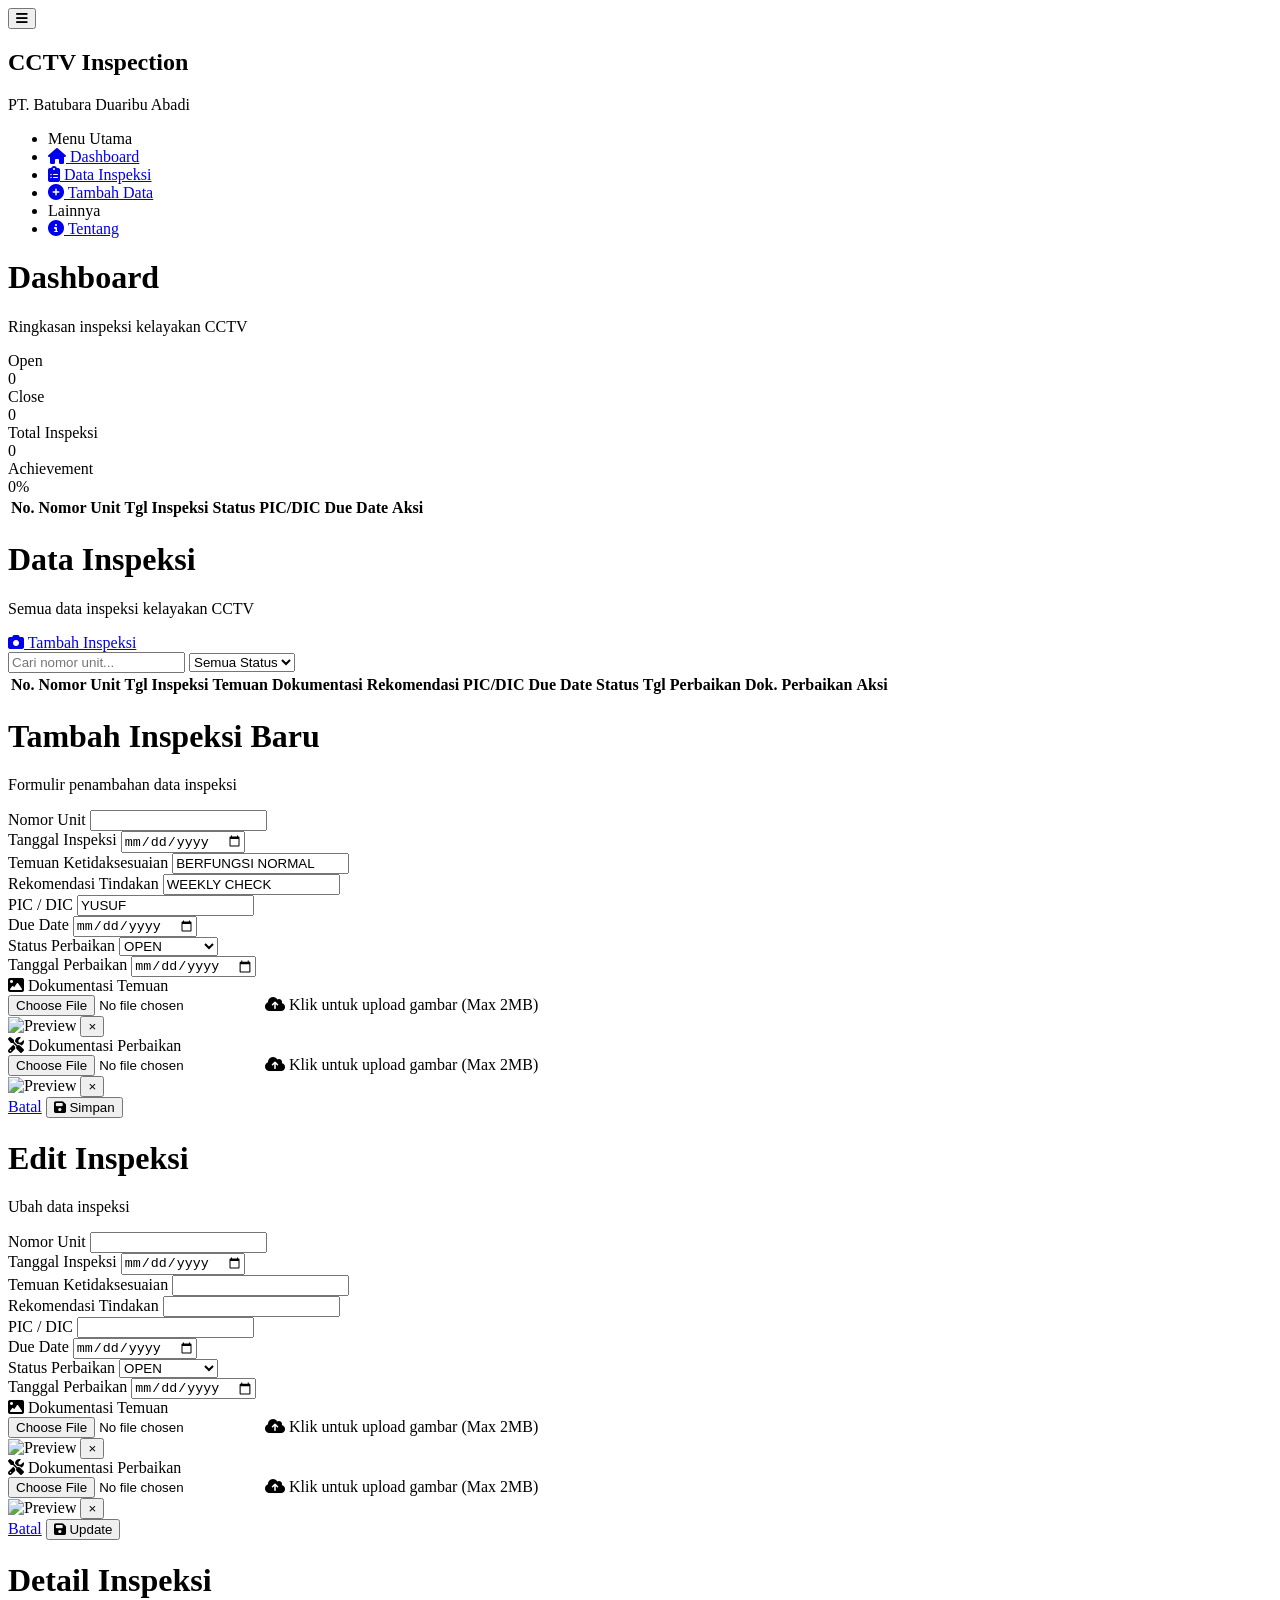
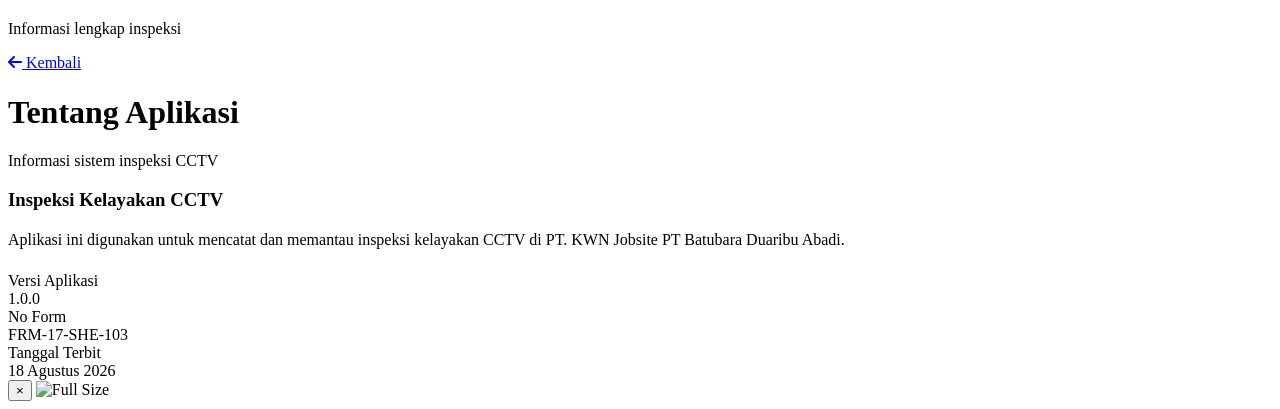
==== index.html @ 5bfeabe5 "Rename aak.html to index.html" ====
<!DOCTYPE html>
<html lang="id">
<head>
<meta charset="UTF-8">
<meta name="viewport" content="width=device-width, initial-scale=1.0">
<title>Inspeksi Kelayakan CCTV</title>
  <link rel="stylesheet" href="AK.css">
  <link rel="stylesheet" href="https://cdnjs.cloudflare.com/ajax/libs/font-awesome/6.7.2/css/all.min.css">
<style>
  
</style>
</head>
<body>

<button class="menu-toggle" onclick="toggleSidebar()" aria-label="Buka menu"><i class="fa-solid fa-bars"></i></button>

<!-- Sidebar -->
<aside class="sidebar" id="sidebar">
  <div class="sidebar-header">
    <h2>CCTV Inspection</h2>
    <p>PT. Batubara Duaribu Abadi</p>
  </div>
  <ul class="nav-menu">
    <li class="nav-section">Menu Utama</li>
    <li class="nav-item">
      <a href="#/dashboard" class="nav-link" data-route="dashboard">
        <span class="icon"><i class="fa-solid fa-house"></i></span> Dashboard
      </a>
    </li>
    <li class="nav-item">
      <a href="#/inspections" class="nav-link" data-route="inspections">
        <span class="icon"><i class="fa-solid fa-clipboard-list"></i></span> Data Inspeksi
      </a>
    </li>
    <li class="nav-item">
      <a href="#/add" class="nav-link" data-route="add">
        <span class="icon"><i class="fa-solid fa-circle-plus"></i></span> Tambah Data
      </a>
    </li>
    <li class="nav-section">Lainnya</li>
    <li class="nav-item">
      <a href="#/about" class="nav-link" data-route="about">
        <span class="icon"><i class="fa-solid fa-circle-info"></i></span> Tentang
      </a>
    </li>
  </ul>
</aside>

<!-- Main Content -->
<main class="main-content">
  <!-- Dashboard Page -->
  <div class="page" id="page-dashboard">
    <div class="page-header">
      <div>
        <h1>Dashboard</h1>
        <p>Ringkasan inspeksi kelayakan CCTV</p>
      </div>
    </div>

    <div class="summary-grid">
      <div class="summary-card open">
        <div class="label">Open</div>
        <div class="value" id="stat-open">0</div>
      </div>
      <div class="summary-card close">
        <div class="label">Close</div>
        <div class="value" id="stat-close">0</div>
      </div>
      <div class="summary-card total">
        <div class="label">Total Inspeksi</div>
        <div class="value" id="stat-total">0</div>
      </div>
      <div class="summary-card achieve">
        <div class="label">Achievement</div>
        <div class="value" id="stat-achieve">0%</div>
      </div>
    </div>

    <div class="table-wrapper">
      <div class="table-scroll">
        <table class="main-table">
          <thead>
            <tr>
              <th>No.</th>
              <th>Nomor Unit</th>
              <th>Tgl Inspeksi</th>
              <th>Status</th>
              <th>PIC/DIC</th>
              <th>Due Date</th>
              <th>Aksi</th>
            </tr>
          </thead>
          <tbody id="dashboardTableBody"></tbody>
        </table>
      </div>
    </div>
  </div>

  <!-- Inspections Page -->
  <div class="page" id="page-inspections">
    <div class="page-header">
      <div>
        <h1>Data Inspeksi</h1>
        <p>Semua data inspeksi kelayakan CCTV</p>
      </div>
      <a href="#/add" class="btn btn-lime"><i class="fa-solid fa-camera"></i> Tambah Inspeksi</a>
    </div>

    <div class="toolbar">
      <div class="toolbar-left">
        <input type="text" class="search-box" id="searchInput" placeholder="Cari nomor unit...">
        <select class="filter-select" id="filterStatus">
          <option value="">Semua Status</option>
          <option value="OPEN">OPEN</option>
          <option value="CLOSE">CLOSE</option>
          <option value="PERBAIKAN">PERBAIKAN</option>
        </select>
      </div>
    </div>

    <div class="table-wrapper">
      <div class="table-scroll">
        <table class="main-table">
          <thead>
            <tr>
              <th>No.</th>
              <th>Nomor Unit</th>
              <th>Tgl Inspeksi</th>
              <th>Temuan</th>
              <th>Dokumentasi</th>
              <th>Rekomendasi</th>
              <th>PIC/DIC</th>
              <th>Due Date</th>
              <th>Status</th>
              <th>Tgl Perbaikan</th>
              <th>Dok. Perbaikan</th>
              <th>Aksi</th>
            </tr>
          </thead>
          <tbody id="inspectionsTableBody"></tbody>
        </table>
      </div>
    </div>
  </div>

  <!-- Add Page -->
  <div class="page" id="page-add">
    <div class="page-header">
      <div>
        <h1>Tambah Inspeksi Baru</h1>
        <p>Formulir penambahan data inspeksi</p>
      </div>
    </div>

    <div class="form-container">
      <form id="addForm">
        <div class="form-grid">
          <div class="form-group">
            <label>Nomor Unit</label>
            <input type="text" id="add_nomor_unit" required>
          </div>
          <div class="form-group">
            <label>Tanggal Inspeksi</label>
            <input type="date" id="add_pelaksanaan_inspeksi" required>
          </div>
          <div class="form-group">
            <label>Temuan Ketidaksesuaian</label>
            <input type="text" id="add_temuan" value="BERFUNGSI NORMAL" required>
          </div>
          <div class="form-group">
            <label>Rekomendasi Tindakan</label>
            <input type="text" id="add_rekomendasi" value="WEEKLY CHECK" required>
          </div>
          <div class="form-group">
            <label>PIC / DIC</label>
            <input type="text" id="add_pic_dic" value="YUSUF" required>
          </div>
          <div class="form-group">
            <label>Due Date</label>
            <input type="date" id="add_due_date" required>
          </div>
          <div class="form-group">
            <label>Status Perbaikan</label>
            <select id="add_status_perbaikan" required>
              <option value="OPEN">OPEN</option>
              <option value="CLOSE">CLOSE</option>
              <option value="PERBAIKAN">PERBAIKAN</option>
            </select>
          </div>
          <div class="form-group">
            <label>Tanggal Perbaikan</label>
            <input type="date" id="add_tanggal_perbaikan">
          </div>
          
          <div class="form-group" style="grid-column: 1 / -1;">
            <label><i class="fa-solid fa-image"></i> Dokumentasi Temuan</label>
            <div class="file-upload">
              <div class="file-input-wrapper">
                <input type="file" id="add_file_temuan" accept="image/*" onchange="previewImage(this, 'add_preview_temuan', 'add_label_temuan')">
                <label for="add_file_temuan" class="file-input-label" id="add_label_temuan">
                  <i class="fa-solid fa-cloud-arrow-up"></i> Klik untuk upload gambar (Max 2MB)
                </label>
              </div>
              <div class="image-preview-container" id="add_preview_temuan">
                <img src="" alt="Preview" class="image-preview">
                <button type="button" class="remove-image" onclick="removeImage('add_file_temuan', 'add_preview_temuan', 'add_label_temuan')">×</button>
              </div>
            </div>
          </div>

          <div class="form-group" style="grid-column: 1 / -1;">
            <label><i class="fa-solid fa-screwdriver-wrench"></i> Dokumentasi Perbaikan</label>
            <div class="file-upload">
              <div class="file-input-wrapper">
                <input type="file" id="add_file_perbaikan" accept="image/*" onchange="previewImage(this, 'add_preview_perbaikan', 'add_label_perbaikan')">
                <label for="add_file_perbaikan" class="file-input-label" id="add_label_perbaikan">
                  <i class="fa-solid fa-cloud-arrow-up"></i> Klik untuk upload gambar (Max 2MB)
                </label>
              </div>
              <div class="image-preview-container" id="add_preview_perbaikan">
                <img src="" alt="Preview" class="image-preview">
                <button type="button" class="remove-image" onclick="removeImage('add_file_perbaikan', 'add_preview_perbaikan', 'add_label_perbaikan')">×</button>
              </div>
            </div>
          </div>
        </div>
        <div class="form-actions">
          <a href="#/inspections" class="btn btn-cancel">Batal</a>
          <button type="submit" class="btn btn-lime"><i class="fa-solid fa-floppy-disk"></i> Simpan</button>
        </div>
      </form>
    </div>
  </div>

  <!-- Edit Page -->
  <div class="page" id="page-edit">
    <div class="page-header">
      <div>
        <h1>Edit Inspeksi</h1>
        <p>Ubah data inspeksi</p>
      </div>
    </div>

    <div class="form-container">
      <form id="editForm">
        <input type="hidden" id="edit_id">
        <div class="form-grid">
          <div class="form-group">
            <label>Nomor Unit</label>
            <input type="text" id="edit_nomor_unit" required>
          </div>
          <div class="form-group">
            <label>Tanggal Inspeksi</label>
            <input type="date" id="edit_pelaksanaan_inspeksi" required>
          </div>
          <div class="form-group">
            <label>Temuan Ketidaksesuaian</label>
            <input type="text" id="edit_temuan" required>
          </div>
          <div class="form-group">
            <label>Rekomendasi Tindakan</label>
            <input type="text" id="edit_rekomendasi" required>
          </div>
          <div class="form-group">
            <label>PIC / DIC</label>
            <input type="text" id="edit_pic_dic" required>
          </div>
          <div class="form-group">
            <label>Due Date</label>
            <input type="date" id="edit_due_date" required>
          </div>
          <div class="form-group">
            <label>Status Perbaikan</label>
            <select id="edit_status_perbaikan" required>
              <option value="OPEN">OPEN</option>
              <option value="CLOSE">CLOSE</option>
              <option value="PERBAIKAN">PERBAIKAN</option>
            </select>
          </div>
          <div class="form-group">
            <label>Tanggal Perbaikan</label>
            <input type="date" id="edit_tanggal_perbaikan">
          </div>
          
          <div class="form-group" style="grid-column: 1 / -1;">
            <label><i class="fa-solid fa-image"></i> Dokumentasi Temuan</label>
            <div class="file-upload">
              <div class="file-input-wrapper">
                <input type="file" id="edit_file_temuan" accept="image/*" onchange="previewImage(this, 'edit_preview_temuan', 'edit_label_temuan')">
                <label for="edit_file_temuan" class="file-input-label" id="edit_label_temuan">
                  <i class="fa-solid fa-cloud-arrow-up"></i> Klik untuk upload gambar (Max 2MB)
                </label>
              </div>
              <div class="image-preview-container" id="edit_preview_temuan">
                <img src="" alt="Preview" class="image-preview">
                <button type="button" class="remove-image" onclick="removeImage('edit_file_temuan', 'edit_preview_temuan', 'edit_label_temuan')">×</button>
              </div>
            </div>
          </div>

          <div class="form-group" style="grid-column: 1 / -1;">
            <label><i class="fa-solid fa-screwdriver-wrench"></i> Dokumentasi Perbaikan</label>
            <div class="file-upload">
              <div class="file-input-wrapper">
                <input type="file" id="edit_file_perbaikan" accept="image/*" onchange="previewImage(this, 'edit_preview_perbaikan', 'edit_label_perbaikan')">
                <label for="edit_file_perbaikan" class="file-input-label" id="edit_label_perbaikan">
                  <i class="fa-solid fa-cloud-arrow-up"></i> Klik untuk upload gambar (Max 2MB)
                </label>
              </div>
              <div class="image-preview-container" id="edit_preview_perbaikan">
                <img src="" alt="Preview" class="image-preview">
                <button type="button" class="remove-image" onclick="removeImage('edit_file_perbaikan', 'edit_preview_perbaikan', 'edit_label_perbaikan')">×</button>
              </div>
            </div>
          </div>
        </div>
        <div class="form-actions">
          <a href="#/inspections" class="btn btn-cancel">Batal</a>
          <button type="submit" class="btn btn-lime"><i class="fa-solid fa-floppy-disk"></i> Update</button>
        </div>
      </form>
    </div>
  </div>

  <!-- Detail Page -->
  <div class="page" id="page-detail">
    <div class="page-header">
      <div>
        <h1>Detail Inspeksi</h1>
        <p>Informasi lengkap inspeksi</p>
      </div>
      <a href="#/inspections" class="btn btn-cancel"><i class="fa-solid fa-arrow-left"></i> Kembali</a>
    </div>

    <div id="detailContent"></div>
  </div>

  <!-- About Page -->
  <div class="page" id="page-about">
    <div class="page-header">
      <div>
        <h1>Tentang Aplikasi</h1>
        <p>Informasi sistem inspeksi CCTV</p>
      </div>
    </div>

    <div class="form-container">
      <h3 style="color: var(--lime); margin-bottom: 15px;">Inspeksi Kelayakan CCTV</h3>
      <p style="color: var(--text-secondary); line-height: 1.6; margin-bottom: 20px;">
        Aplikasi ini digunakan untuk mencatat dan memantau inspeksi kelayakan CCTV di PT. KWN Jobsite PT Batubara Duaribu Abadi.
      </p>
      
      <div class="detail-item">
        <div class="label">Versi Aplikasi</div>
        <div class="value">1.0.0</div>
      </div>
      <div class="detail-item">
        <div class="label">No Form</div>
        <div class="value">FRM-17-SHE-103</div>
      </div>
      <div class="detail-item">
        <div class="label">Tanggal Terbit</div>
        <div class="value">18 Agustus 2026</div>
      </div>
    </div>
  </div>
</main>

<!-- Lightbox -->
<div class="lightbox" id="lightbox" onclick="closeLightbox()">
  <button class="lightbox-close">×</button>
  <img src="" alt="Full Size" class="lightbox-img" id="lightboxImg" onclick="event.stopPropagation()">
</div>

<!-- Toast Container -->
<div class="toast-container" id="toastContainer"></div>



  <script src="AK.js" defer></script>
</body>
</html>
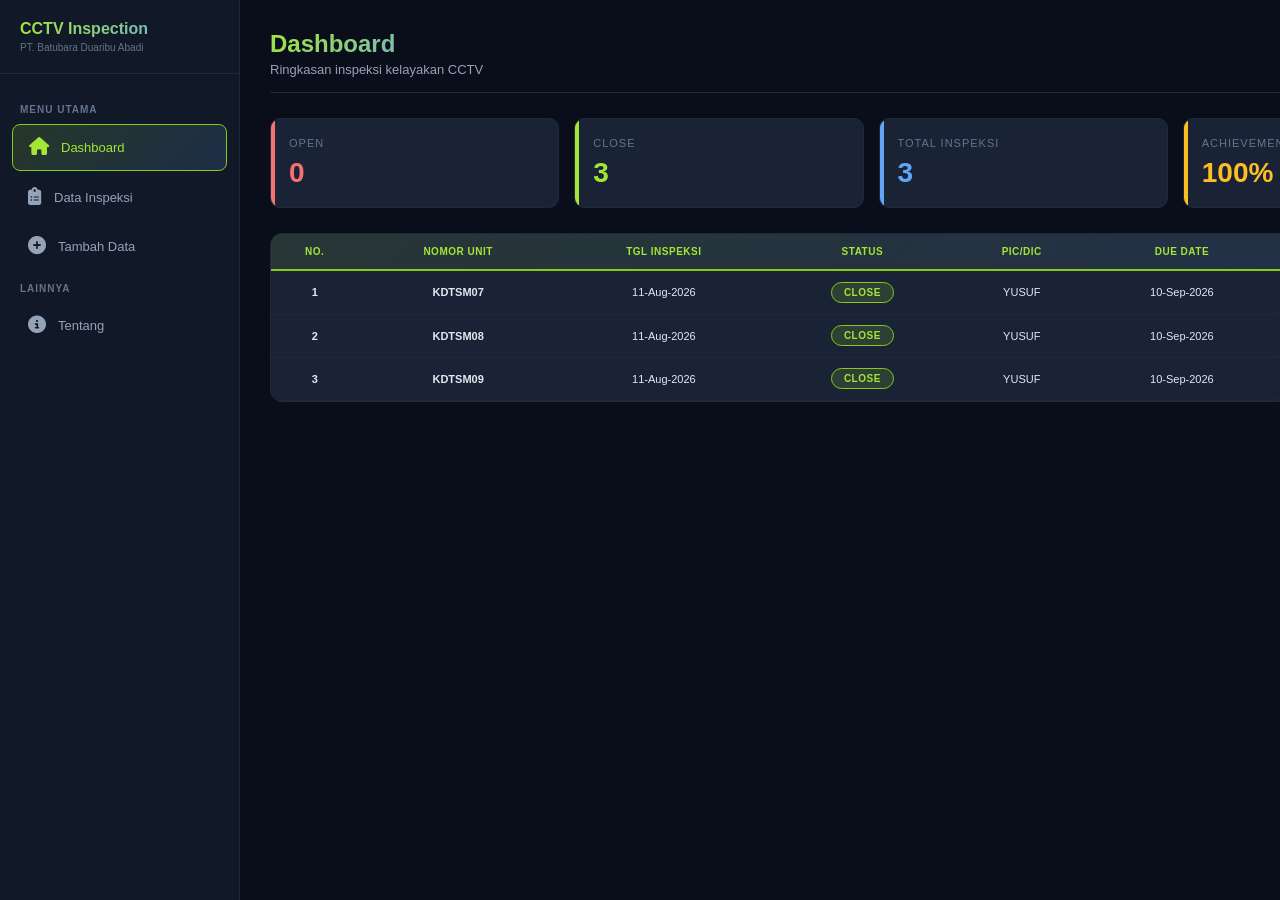
==== commit 6a0fd50d: "Update index.html" ====
--- a/index.html
+++ b/index.html
@@ -4,7 +4,7 @@
 <meta charset="UTF-8">
 <meta name="viewport" content="width=device-width, initial-scale=1.0">
 <title>Inspeksi Kelayakan CCTV</title>
-  <link rel="stylesheet" href="AK.css">
+  <link rel="stylesheet" href="AK.CSS">
   <link rel="stylesheet" href="https://cdnjs.cloudflare.com/ajax/libs/font-awesome/6.7.2/css/all.min.css">
 <style>
   
@@ -377,6 +377,6 @@
 
 
 
-  <script src="AK.js" defer></script>
+  <script src="AK.JS" defer></script>
 </body>
 </html>
--- a/AK.CSS
+++ b/AK.CSS
@@ -0,0 +1,1133 @@
+* { margin: 0; padding: 0; box-sizing: border-box; }
+
+  :root {
+
+    --bg-primary: #0a0e1a;
+
+    --bg-secondary: #111827;
+
+    --bg-card: #1a2236;
+
+    --bg-input: #0f172a;
+
+    --border: #1e293b;
+
+    --text-primary: #e2e8f0;
+
+    --text-secondary: #94a3b8;
+
+    --text-muted: #64748b;
+
+    --lime: #a3e635;
+
+    --lime-dark: #84cc16;
+
+    --lime-glow: rgba(163, 230, 53, 0.15);
+
+    --blue: #60a5fa;
+
+    --blue-dark: #3b82f6;
+
+    --blue-glow: rgba(96, 165, 250, 0.15);
+
+    --red: #f87171;
+
+    --red-glow: rgba(248, 113, 113, 0.15);
+
+    --orange: #fbbf24;
+
+    --orange-glow: rgba(251, 191, 36, 0.15);
+
+  }
+
+  body {
+
+    font-family: 'Segoe UI', 'Calibri', sans-serif;
+
+    background: var(--bg-primary);
+
+    color: var(--text-primary);
+
+    min-height: 100vh;
+
+    display: flex;
+
+  }
+
+  /* Sidebar Navigation */
+
+  .sidebar {
+
+    width: 240px;
+
+    background: var(--bg-secondary);
+
+    border-right: 1px solid var(--border);
+
+    padding: 20px 0;
+
+    position: fixed;
+
+    height: 100vh;
+
+    overflow-y: auto;
+
+    z-index: 100;
+
+  }
+
+  .sidebar-header {
+
+    padding: 0 20px 20px;
+
+    border-bottom: 1px solid var(--border);
+
+    margin-bottom: 20px;
+
+  }
+
+  .sidebar-header h2 {
+
+    font-size: 16px;
+
+    background: linear-gradient(135deg, var(--lime), var(--blue));
+
+    -webkit-background-clip: text;
+
+    -webkit-text-fill-color: transparent;
+
+    background-clip: text;
+
+    margin-bottom: 4px;
+
+  }
+
+  .sidebar-header p {
+
+    font-size: 10px;
+
+    color: var(--text-muted);
+
+  }
+
+  .nav-menu {
+
+    list-style: none;
+
+  }
+
+  .nav-item {
+
+    margin: 4px 12px;
+
+  }
+
+  .nav-link {
+
+    display: flex;
+
+    align-items: center;
+
+    gap: 12px;
+
+    padding: 12px 16px;
+
+    color: var(--text-secondary);
+
+    text-decoration: none;
+
+    border-radius: 8px;
+
+    transition: all 0.2s;
+
+    font-size: 13px;
+
+    font-weight: 500;
+
+  }
+
+  .nav-link:hover {
+
+    background: var(--bg-card);
+
+    color: var(--text-primary);
+
+  }
+
+  .nav-link.active {
+
+    background: linear-gradient(135deg, rgba(163, 230, 53, 0.15), rgba(96, 165, 250, 0.15));
+
+    color: var(--lime);
+
+    border: 1px solid var(--lime-dark);
+
+  }
+
+  .nav-link .icon {
+
+    font-size: 18px;
+
+  }
+
+  .nav-section {
+
+    padding: 10px 20px 5px;
+
+    font-size: 10px;
+
+    color: var(--text-muted);
+
+    text-transform: uppercase;
+
+    letter-spacing: 1px;
+
+    font-weight: 600;
+
+  }
+
+  /* Main Content */
+
+  .main-content {
+
+    margin-left: 240px;
+
+    flex: 1;
+
+    padding: 30px;
+
+    min-height: 100vh;
+
+  }
+
+  .page {
+
+    display: none;
+
+    animation: fadeIn 0.3s ease;
+
+  }
+
+  .page.active {
+
+    display: block;
+
+  }
+
+  @keyframes fadeIn {
+
+    from { opacity: 0; transform: translateY(10px); }
+
+    to { opacity: 1; transform: translateY(0); }
+
+  }
+
+  /* Header */
+
+  .page-header {
+
+    display: flex;
+
+    justify-content: space-between;
+
+    align-items: center;
+
+    margin-bottom: 25px;
+
+    padding-bottom: 15px;
+
+    border-bottom: 1px solid var(--border);
+
+  }
+
+  .page-header h1 {
+
+    font-size: 24px;
+
+    background: linear-gradient(135deg, var(--lime), var(--blue));
+
+    -webkit-background-clip: text;
+
+    -webkit-text-fill-color: transparent;
+
+    background-clip: text;
+
+  }
+
+  .page-header p {
+
+    color: var(--text-secondary);
+
+    font-size: 13px;
+
+    margin-top: 4px;
+
+  }
+
+  /* Summary Cards */
+
+  .summary-grid {
+
+    display: grid;
+
+    grid-template-columns: repeat(auto-fit, minmax(200px, 1fr));
+
+    gap: 15px;
+
+    margin-bottom: 25px;
+
+  }
+
+  .summary-card {
+
+    background: var(--bg-card);
+
+    border: 1px solid var(--border);
+
+    border-radius: 10px;
+
+    padding: 18px;
+
+    position: relative;
+
+    overflow: hidden;
+
+    transition: transform 0.2s;
+
+  }
+
+  .summary-card:hover { transform: translateY(-3px); }
+
+  .summary-card::before {
+
+    content: '';
+
+    position: absolute;
+
+    top: 0; left: 0;
+
+    width: 4px; height: 100%;
+
+  }
+
+  .summary-card.open::before { background: var(--red); }
+
+  .summary-card.close::before { background: var(--lime); }
+
+  .summary-card.total::before { background: var(--blue); }
+
+  .summary-card.achieve::before { background: var(--orange); }
+
+  .summary-card .label {
+
+    font-size: 11px;
+
+    color: var(--text-muted);
+
+    text-transform: uppercase;
+
+    letter-spacing: 1px;
+
+    margin-bottom: 8px;
+
+  }
+
+  .summary-card .value {
+
+    font-size: 28px;
+
+    font-weight: 700;
+
+  }
+
+  .summary-card.open .value { color: var(--red); }
+
+  .summary-card.close .value { color: var(--lime); }
+
+  .summary-card.total .value { color: var(--blue); }
+
+  .summary-card.achieve .value { color: var(--orange); }
+
+  /* Toolbar */
+
+  .toolbar {
+
+    display: flex;
+
+    justify-content: space-between;
+
+    align-items: center;
+
+    margin-bottom: 15px;
+
+    flex-wrap: wrap;
+
+    gap: 12px;
+
+  }
+
+  .toolbar-left { display: flex; gap: 10px; align-items: center; flex-wrap: wrap; }
+
+  .search-box, .filter-select {
+
+    background: var(--bg-input);
+
+    border: 1px solid var(--border);
+
+    color: var(--text-primary);
+
+    padding: 9px 14px;
+
+    border-radius: 8px;
+
+    font-size: 12px;
+
+    outline: none;
+
+    transition: border-color 0.2s;
+
+  }
+
+  .search-box:focus, .filter-select:focus {
+
+    border-color: var(--blue);
+
+    box-shadow: 0 0 0 3px var(--blue-glow);
+
+  }
+
+  .search-box { min-width: 240px; }
+
+  .btn {
+
+    padding: 9px 18px;
+
+    border: none;
+
+    border-radius: 8px;
+
+    cursor: pointer;
+
+    font-size: 12px;
+
+    font-weight: 600;
+
+    transition: all 0.2s;
+
+    display: inline-flex;
+
+    align-items: center;
+
+    gap: 6px;
+
+    text-decoration: none;
+
+  }
+
+  .btn-lime {
+
+    background: linear-gradient(135deg, var(--lime-dark), var(--lime));
+
+    color: #0a0e1a;
+
+  }
+
+  .btn-lime:hover { box-shadow: 0 4px 15px var(--lime-glow); transform: translateY(-1px); }
+
+  .btn-sm { padding: 5px 10px; font-size: 11px; border-radius: 6px; }
+
+  .btn-edit { background: var(--blue-dark); color: white; }
+
+  .btn-edit:hover { background: var(--blue); }
+
+  .btn-delete { background: #dc2626; color: white; }
+
+  .btn-delete:hover { background: var(--red); }
+
+  .btn-view { background: var(--lime-dark); color: #0a0e1a; }
+
+  .btn-view:hover { background: var(--lime); }
+
+  .btn-cancel { background: var(--bg-card); color: var(--text-secondary); border: 1px solid var(--border); }
+
+  .btn-cancel:hover { background: var(--border); }
+
+  /* Table */
+
+  .table-wrapper {
+
+    background: var(--bg-card);
+
+    border: 1px solid var(--border);
+
+    border-radius: 12px;
+
+    overflow: hidden;
+
+  }
+
+  .table-scroll { overflow-x: auto; }
+
+  .main-table {
+
+    width: 100%;
+
+    border-collapse: collapse;
+
+    min-width: 1200px;
+
+  }
+
+  .main-table thead {
+
+    background: linear-gradient(135deg, rgba(163, 230, 53, 0.1), rgba(96, 165, 250, 0.1));
+
+  }
+
+  .main-table th {
+
+    padding: 12px 10px;
+
+    text-align: center;
+
+    font-size: 10px;
+
+    font-weight: 700;
+
+    color: var(--lime);
+
+    text-transform: uppercase;
+
+    letter-spacing: 0.5px;
+
+    border-bottom: 2px solid var(--lime-dark);
+
+    white-space: nowrap;
+
+  }
+
+  .main-table td {
+
+    padding: 10px;
+
+    text-align: center;
+
+    vertical-align: middle;
+
+    font-size: 11px;
+
+    border-bottom: 1px solid var(--border);
+
+    color: var(--text-primary);
+
+  }
+
+  .main-table tbody tr { transition: background 0.15s; }
+
+  .main-table tbody tr:hover { background: rgba(96, 165, 250, 0.05); }
+
+  .row-number { font-weight: 700; color: var(--blue); font-size: 12px; }
+
+  .status-badge {
+
+    display: inline-block;
+
+    padding: 4px 12px;
+
+    border-radius: 20px;
+
+    font-size: 10px;
+
+    font-weight: 700;
+
+    letter-spacing: 0.5px;
+
+  }
+
+  .status-CLOSE { background: var(--lime-glow); color: var(--lime); border: 1px solid var(--lime-dark); }
+
+  .status-OPEN { background: var(--red-glow); color: var(--red); border: 1px solid var(--red); }
+
+  .status-PERBAIKAN { background: var(--orange-glow); color: var(--orange); border: 1px solid var(--orange); }
+
+  .na-text { color: var(--text-muted); font-style: italic; }
+
+  .cctv-placeholder {
+
+    width: 80px; height: 55px;
+
+    background: linear-gradient(135deg, #1e293b, #0f172a);
+
+    display: flex; align-items: center; justify-content: center;
+
+    margin: 0 auto;
+
+    border: 1px solid var(--border);
+
+    border-radius: 6px;
+
+    position: relative;
+
+    overflow: hidden;
+
+  }
+
+  .cctv-placeholder .scan-line {
+
+    position: absolute; width: 100%; height: 2px;
+
+    background: var(--lime);
+
+    opacity: 0.4;
+
+    animation: scan 2.5s linear infinite;
+
+  }
+
+  @keyframes scan { 0% { top: 0; } 100% { top: 100%; } }
+
+  .cctv-placeholder .dot {
+
+    width: 6px; height: 6px;
+
+    background: var(--lime);
+
+    border-radius: 50%;
+
+    animation: pulse 1.5s ease-in-out infinite;
+
+  }
+
+  @keyframes pulse { 0%, 100% { opacity: 0.3; } 50% { opacity: 1; } }
+
+  .img-preview {
+
+    width: 80px; height: 55px;
+
+    object-fit: cover;
+
+    border-radius: 6px;
+
+    border: 1px solid var(--border);
+
+    cursor: pointer;
+
+    transition: transform 0.2s;
+
+  }
+
+  .img-preview:hover { transform: scale(1.1); border-color: var(--lime); }
+
+  .action-cell { display: flex; gap: 6px; justify-content: center; flex-wrap: wrap; }
+
+  .empty-state {
+
+    text-align: center;
+
+    padding: 40px;
+
+    color: var(--text-muted);
+
+  }
+
+  /* Form */
+
+  .form-container {
+
+    background: var(--bg-card);
+
+    border: 1px solid var(--border);
+
+    border-radius: 12px;
+
+    padding: 25px;
+
+    max-width: 800px;
+
+  }
+
+  .form-grid {
+
+    display: grid;
+
+    grid-template-columns: 1fr 1fr;
+
+    gap: 18px;
+
+    margin-bottom: 25px;
+
+  }
+
+  .form-group label {
+
+    display: block;
+
+    font-size: 11px;
+
+    font-weight: 600;
+
+    color: var(--text-secondary);
+
+    margin-bottom: 6px;
+
+    text-transform: uppercase;
+
+    letter-spacing: 0.5px;
+
+  }
+
+  .form-group input, .form-group select {
+
+    width: 100%;
+
+    background: var(--bg-input);
+
+    border: 1px solid var(--border);
+
+    color: var(--text-primary);
+
+    padding: 10px 12px;
+
+    border-radius: 8px;
+
+    font-size: 12px;
+
+    outline: none;
+
+    transition: all 0.2s;
+
+  }
+
+  .form-group input:focus, .form-group select:focus {
+
+    border-color: var(--lime);
+
+    box-shadow: 0 0 0 3px var(--lime-glow);
+
+  }
+
+  .form-group select option { background: var(--bg-secondary); }
+
+  .file-upload {
+
+    position: relative;
+
+    display: flex;
+
+    flex-direction: column;
+
+    gap: 8px;
+
+  }
+
+  .file-input-wrapper {
+
+    position: relative;
+
+    overflow: hidden;
+
+    display: inline-block;
+
+    width: 100%;
+
+  }
+
+  .file-input-wrapper input[type=file] {
+
+    position: absolute;
+
+    left: -9999px;
+
+  }
+
+  .file-input-label {
+
+    display: flex;
+
+    align-items: center;
+
+    justify-content: center;
+
+    gap: 8px;
+
+    padding: 12px;
+
+    background: var(--bg-input);
+
+    border: 2px dashed var(--border);
+
+    border-radius: 8px;
+
+    cursor: pointer;
+
+    transition: all 0.2s;
+
+    text-align: center;
+
+    font-size: 11px;
+
+    color: var(--text-secondary);
+
+  }
+
+  .file-input-label:hover {
+
+    border-color: var(--lime);
+
+    background: rgba(163, 230, 53, 0.05);
+
+    color: var(--lime);
+
+  }
+
+  .file-input-label.has-file {
+
+    border-color: var(--lime);
+
+    background: var(--lime-glow);
+
+    color: var(--lime);
+
+  }
+
+  .image-preview-container {
+
+    display: none;
+
+    position: relative;
+
+    margin-top: 8px;
+
+  }
+
+  .image-preview-container.show { display: block; }
+
+  .image-preview {
+
+    max-width: 100%;
+
+    max-height: 150px;
+
+    border-radius: 8px;
+
+    border: 1px solid var(--border);
+
+    object-fit: contain;
+
+  }
+
+  .remove-image {
+
+    position: absolute;
+
+    top: -8px;
+
+    right: -8px;
+
+    background: var(--red);
+
+    color: white;
+
+    border: none;
+
+    width: 24px;
+
+    height: 24px;
+
+    border-radius: 50%;
+
+    cursor: pointer;
+
+    display: flex;
+
+    align-items: center;
+
+    justify-content: center;
+
+    font-size: 16px;
+
+    line-height: 1;
+
+    transition: transform 0.2s;
+
+  }
+
+  .remove-image:hover { transform: scale(1.1); background: #dc2626; }
+
+  .form-actions {
+
+    display: flex;
+
+    justify-content: flex-end;
+
+    gap: 10px;
+
+    padding-top: 20px;
+
+    border-top: 1px solid var(--border);
+
+  }
+
+  /* Detail View */
+
+  .detail-grid {
+
+    display: grid;
+
+    grid-template-columns: 1fr 1fr;
+
+    gap: 20px;
+
+  }
+
+  .detail-card {
+
+    background: var(--bg-card);
+
+    border: 1px solid var(--border);
+
+    border-radius: 10px;
+
+    padding: 20px;
+
+  }
+
+  .detail-card h3 {
+
+    font-size: 14px;
+
+    color: var(--lime);
+
+    margin-bottom: 15px;
+
+    padding-bottom: 10px;
+
+    border-bottom: 1px solid var(--border);
+
+  }
+
+  .detail-item {
+
+    margin-bottom: 12px;
+
+  }
+
+  .detail-item .label {
+
+    font-size: 10px;
+
+    color: var(--text-muted);
+
+    text-transform: uppercase;
+
+    letter-spacing: 0.5px;
+
+    margin-bottom: 4px;
+
+  }
+
+  .detail-item .value {
+
+    font-size: 14px;
+
+    color: var(--text-primary);
+
+    font-weight: 500;
+
+  }
+
+  .detail-image {
+
+    width: 100%;
+
+    max-height: 300px;
+
+    object-fit: contain;
+
+    border-radius: 8px;
+
+    border: 1px solid var(--border);
+
+    cursor: pointer;
+
+    transition: transform 0.2s;
+
+  }
+
+  .detail-image:hover { transform: scale(1.02); }
+
+  /* Lightbox */
+
+  .lightbox {
+
+    display: none;
+
+    position: fixed;
+
+    top: 0; left: 0;
+
+    width: 100%; height: 100%;
+
+    background: rgba(0, 0, 0, 0.95);
+
+    z-index: 3000;
+
+    justify-content: center;
+
+    align-items: center;
+
+    padding: 20px;
+
+  }
+
+  .lightbox.active { display: flex; }
+
+  .lightbox-img {
+
+    max-width: 100%;
+
+    max-height: 90vh;
+
+    object-fit: contain;
+
+    border-radius: 8px;
+
+    box-shadow: 0 10px 40px rgba(0, 0, 0, 0.5);
+
+  }
+
+  .lightbox-close {
+
+    position: absolute;
+
+    top: 20px;
+
+    right: 40px;
+
+    color: white;
+
+    font-size: 40px;
+
+    cursor: pointer;
+
+    background: none;
+
+    border: none;
+
+    transition: color 0.2s;
+
+  }
+
+  .lightbox-close:hover { color: var(--lime); }
+
+  /* Toast */
+
+  .toast-container {
+
+    position: fixed;
+
+    top: 20px;
+
+    right: 20px;
+
+    z-index: 2000;
+
+    display: flex;
+
+    flex-direction: column;
+
+    gap: 10px;
+
+  }
+
+  .toast {
+
+    background: var(--bg-card);
+
+    border: 1px solid var(--border);
+
+    border-left: 4px solid var(--lime);
+
+    padding: 12px 18px;
+
+    border-radius: 8px;
+
+    font-size: 12px;
+
+    color: var(--text-primary);
+
+    box-shadow: 0 4px 20px rgba(0, 0, 0, 0.3);
+
+    animation: slideIn 0.3s ease;
+
+    min-width: 250px;
+
+  }
+
+  .toast.error { border-left-color: var(--red); }
+
+  .toast.info { border-left-color: var(--blue); }
+
+  .toast.warning { border-left-color: var(--orange); }
+
+  @keyframes slideIn {
+
+    from { transform: translateX(100%); opacity: 0; }
+
+    to { transform: translateX(0); opacity: 1; }
+
+  }
+
+  /* Mobile Menu Toggle */
+
+  .menu-toggle {
+
+    display: none;
+
+    position: fixed;
+
+    top: 15px;
+
+    left: 15px;
+
+    z-index: 200;
+
+    background: var(--bg-card);
+
+    border: 1px solid var(--border);
+
+    color: var(--lime);
+
+    width: 40px;
+
+    height: 40px;
+
+    border-radius: 8px;
+
+    cursor: pointer;
+
+    font-size: 20px;
+
+  }
+
+  @media (max-width: 768px) {
+
+    .sidebar {
+
+      transform: translateX(-100%);
+
+      transition: transform 0.3s;
+
+    }
+
+    .sidebar.open { transform: translateX(0); }
+
+    .main-content { margin-left: 0; padding: 20px; padding-top: 70px; }
+
+    .menu-toggle { display: flex; align-items: center; justify-content: center; }
+
+    .form-grid, .detail-grid { grid-template-columns: 1fr; }
+
+    .summary-grid { grid-template-columns: repeat(2, 1fr); }
+
+  }
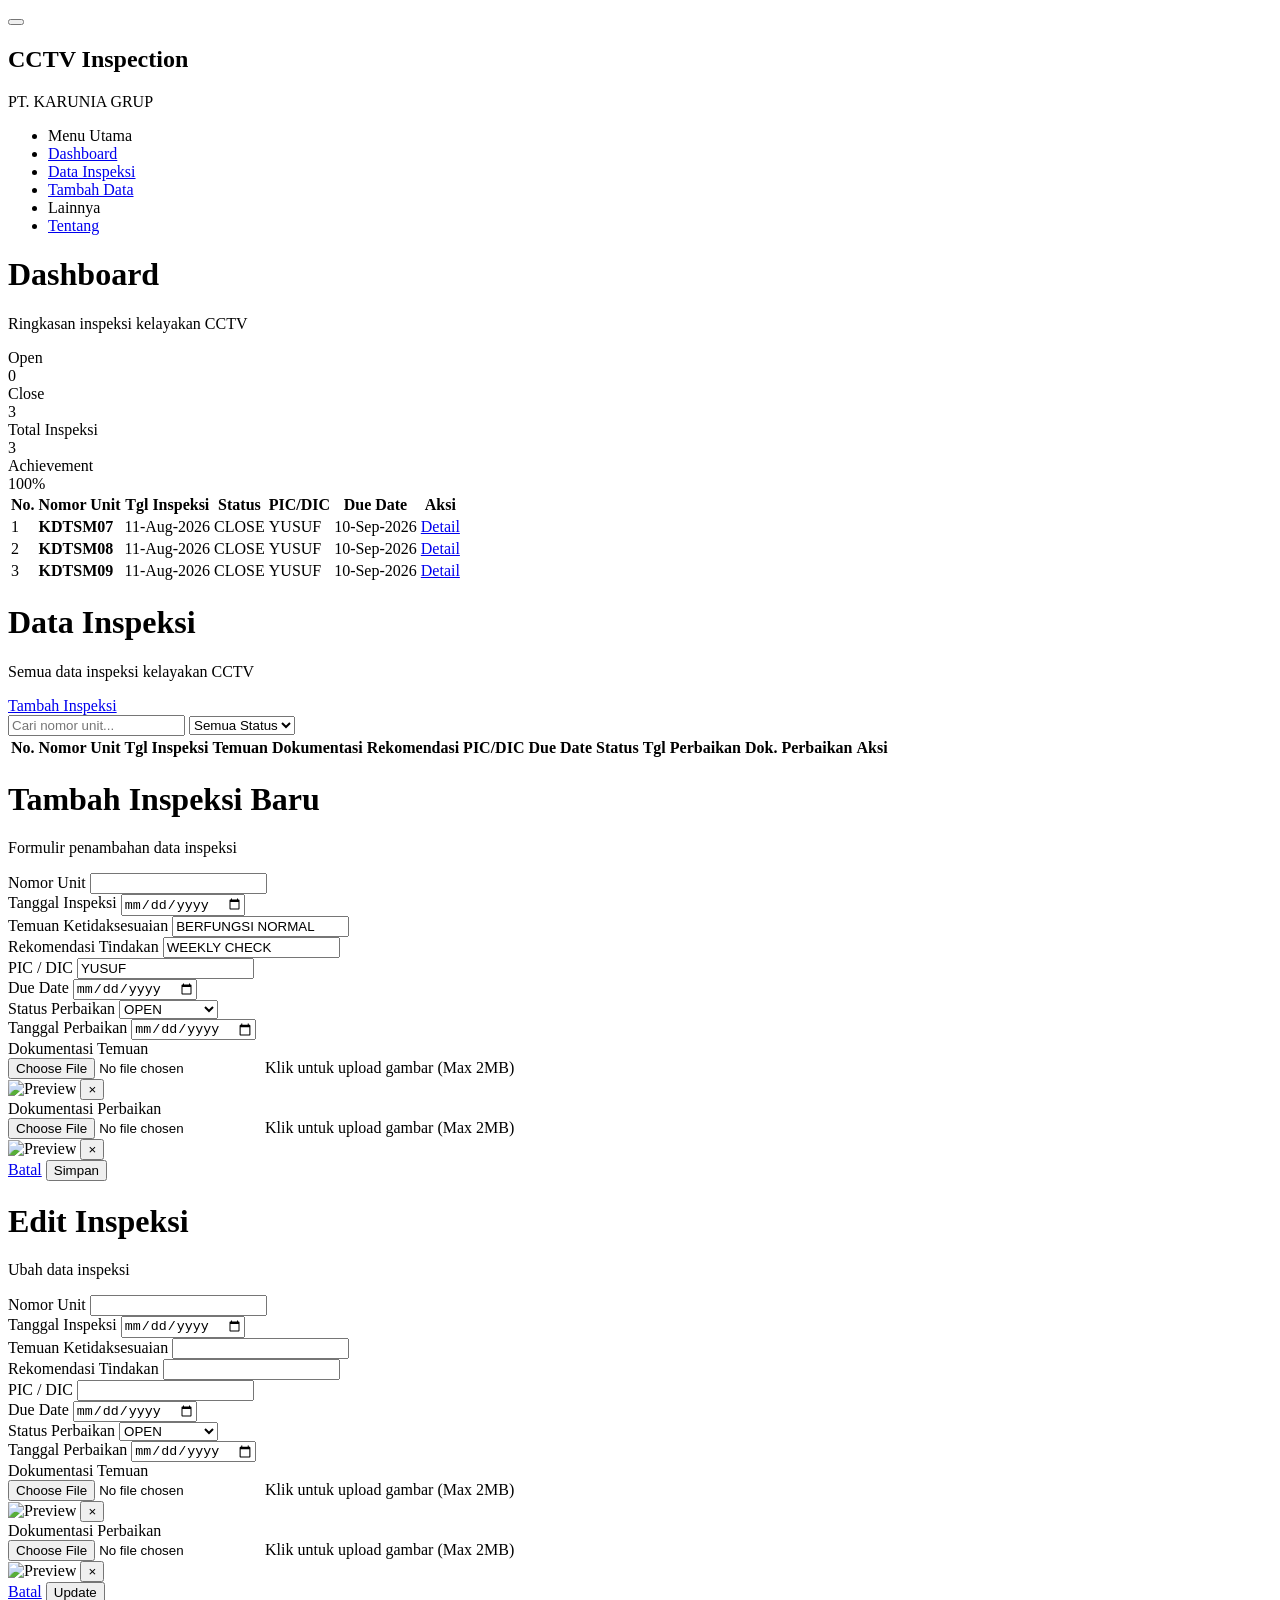
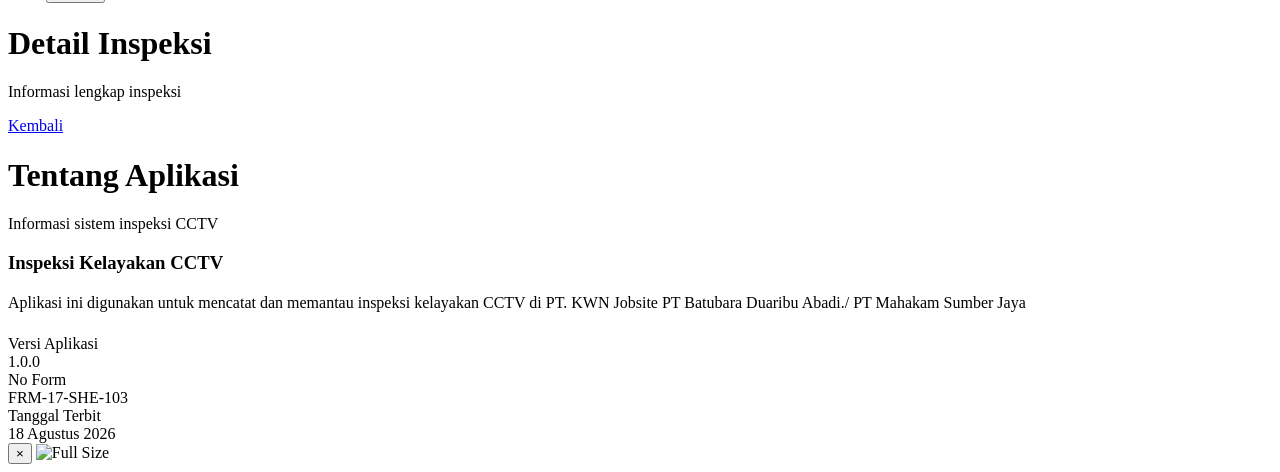
==== commit cb503506: "Update index.html" ====
--- a/index.html
+++ b/index.html
@@ -1,14 +1,10 @@
 <!DOCTYPE html>
 <html lang="id">
 <head>
+<meta name="google-site-verification" content="KODE_ASLI_DARI_GOOGLE">
 <meta charset="UTF-8">
 <meta name="viewport" content="width=device-width, initial-scale=1.0">
 <title>Inspeksi Kelayakan CCTV</title>
-  <link rel="stylesheet" href="AK.CSS">
-  <link rel="stylesheet" href="https://cdnjs.cloudflare.com/ajax/libs/font-awesome/6.7.2/css/all.min.css">
-<style>
-  
-</style>
 </head>
 <body>
 
@@ -18,7 +14,7 @@
 <aside class="sidebar" id="sidebar">
   <div class="sidebar-header">
     <h2>CCTV Inspection</h2>
-    <p>PT. Batubara Duaribu Abadi</p>
+    <p>PT. KARUNIA GRUP</p>
   </div>
   <ul class="nav-menu">
     <li class="nav-section">Menu Utama</li>
@@ -347,7 +343,8 @@
     <div class="form-container">
       <h3 style="color: var(--lime); margin-bottom: 15px;">Inspeksi Kelayakan CCTV</h3>
       <p style="color: var(--text-secondary); line-height: 1.6; margin-bottom: 20px;">
-        Aplikasi ini digunakan untuk mencatat dan memantau inspeksi kelayakan CCTV di PT. KWN Jobsite PT Batubara Duaribu Abadi.
+        Aplikasi ini digunakan untuk mencatat dan memantau inspeksi kelayakan CCTV di PT. KWN Jobsite PT Batubara Duaribu Abadi./ PT Mahakam Sumber Jaya
+        
       </p>
       
       <div class="detail-item">
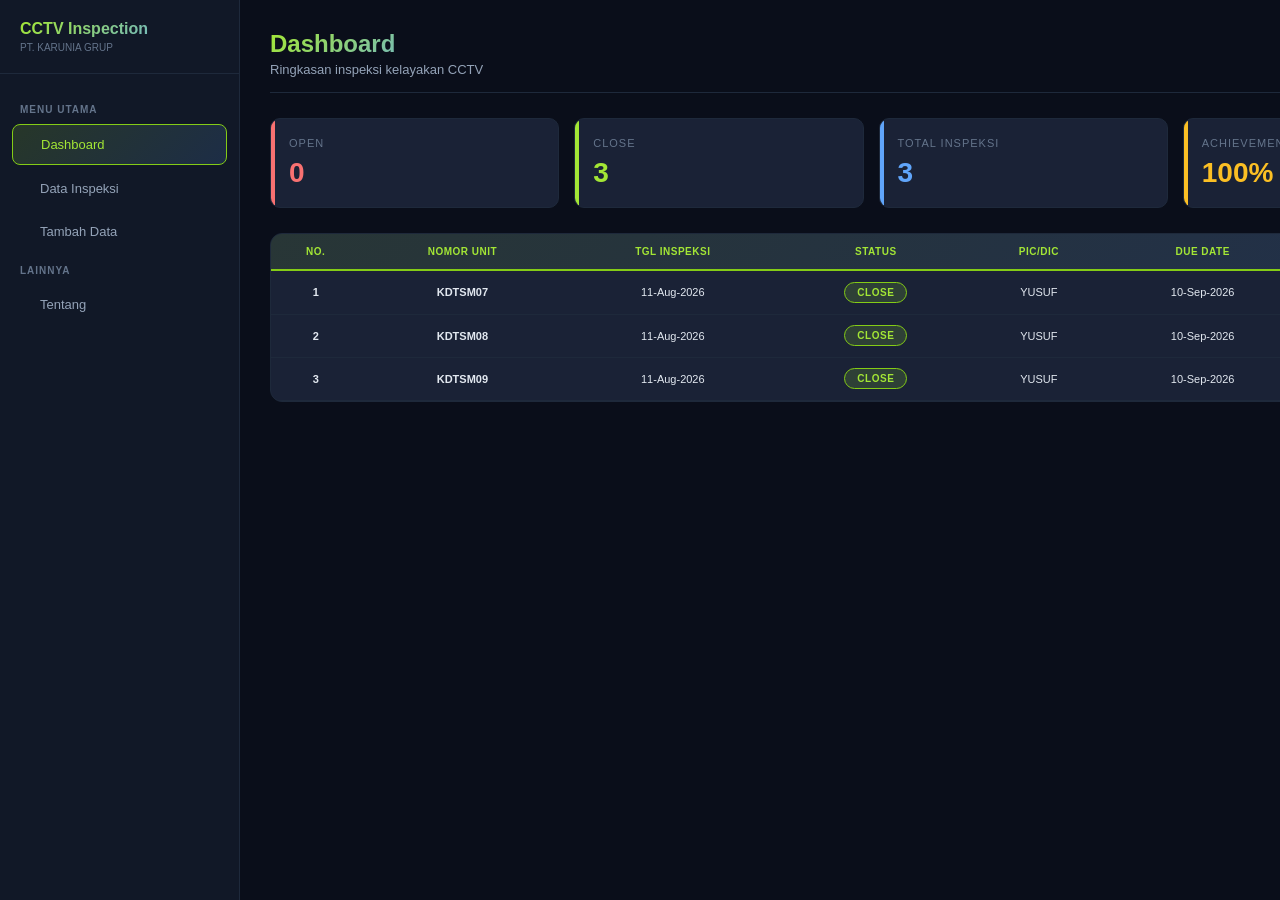
==== commit ab196c58: "Update index.html" ====
--- a/index.html
+++ b/index.html
@@ -5,8 +5,9 @@
 <meta charset="UTF-8">
 <meta name="viewport" content="width=device-width, initial-scale=1.0">
 <title>Inspeksi Kelayakan CCTV</title>
+  <link rel="stylesheet" href="AK.CSS">
 </head>
-<body>
+  <body>
 
 <button class="menu-toggle" onclick="toggleSidebar()" aria-label="Buka menu"><i class="fa-solid fa-bars"></i></button>
 
--- a/AK.CSS
+++ b/AK.CSS
@@ -0,0 +1,1133 @@
+* { margin: 0; padding: 0; box-sizing: border-box; }
+
+  :root {
+
+    --bg-primary: #0a0e1a;
+
+    --bg-secondary: #111827;
+
+    --bg-card: #1a2236;
+
+    --bg-input: #0f172a;
+
+    --border: #1e293b;
+
+    --text-primary: #e2e8f0;
+
+    --text-secondary: #94a3b8;
+
+    --text-muted: #64748b;
+
+    --lime: #a3e635;
+
+    --lime-dark: #84cc16;
+
+    --lime-glow: rgba(163, 230, 53, 0.15);
+
+    --blue: #60a5fa;
+
+    --blue-dark: #3b82f6;
+
+    --blue-glow: rgba(96, 165, 250, 0.15);
+
+    --red: #f87171;
+
+    --red-glow: rgba(248, 113, 113, 0.15);
+
+    --orange: #fbbf24;
+
+    --orange-glow: rgba(251, 191, 36, 0.15);
+
+  }
+
+  body {
+
+    font-family: 'Segoe UI', 'Calibri', sans-serif;
+
+    background: var(--bg-primary);
+
+    color: var(--text-primary);
+
+    min-height: 100vh;
+
+    display: flex;
+
+  }
+
+  /* Sidebar Navigation */
+
+  .sidebar {
+
+    width: 240px;
+
+    background: var(--bg-secondary);
+
+    border-right: 1px solid var(--border);
+
+    padding: 20px 0;
+
+    position: fixed;
+
+    height: 100vh;
+
+    overflow-y: auto;
+
+    z-index: 100;
+
+  }
+
+  .sidebar-header {
+
+    padding: 0 20px 20px;
+
+    border-bottom: 1px solid var(--border);
+
+    margin-bottom: 20px;
+
+  }
+
+  .sidebar-header h2 {
+
+    font-size: 16px;
+
+    background: linear-gradient(135deg, var(--lime), var(--blue));
+
+    -webkit-background-clip: text;
+
+    -webkit-text-fill-color: transparent;
+
+    background-clip: text;
+
+    margin-bottom: 4px;
+
+  }
+
+  .sidebar-header p {
+
+    font-size: 10px;
+
+    color: var(--text-muted);
+
+  }
+
+  .nav-menu {
+
+    list-style: none;
+
+  }
+
+  .nav-item {
+
+    margin: 4px 12px;
+
+  }
+
+  .nav-link {
+
+    display: flex;
+
+    align-items: center;
+
+    gap: 12px;
+
+    padding: 12px 16px;
+
+    color: var(--text-secondary);
+
+    text-decoration: none;
+
+    border-radius: 8px;
+
+    transition: all 0.2s;
+
+    font-size: 13px;
+
+    font-weight: 500;
+
+  }
+
+  .nav-link:hover {
+
+    background: var(--bg-card);
+
+    color: var(--text-primary);
+
+  }
+
+  .nav-link.active {
+
+    background: linear-gradient(135deg, rgba(163, 230, 53, 0.15), rgba(96, 165, 250, 0.15));
+
+    color: var(--lime);
+
+    border: 1px solid var(--lime-dark);
+
+  }
+
+  .nav-link .icon {
+
+    font-size: 18px;
+
+  }
+
+  .nav-section {
+
+    padding: 10px 20px 5px;
+
+    font-size: 10px;
+
+    color: var(--text-muted);
+
+    text-transform: uppercase;
+
+    letter-spacing: 1px;
+
+    font-weight: 600;
+
+  }
+
+  /* Main Content */
+
+  .main-content {
+
+    margin-left: 240px;
+
+    flex: 1;
+
+    padding: 30px;
+
+    min-height: 100vh;
+
+  }
+
+  .page {
+
+    display: none;
+
+    animation: fadeIn 0.3s ease;
+
+  }
+
+  .page.active {
+
+    display: block;
+
+  }
+
+  @keyframes fadeIn {
+
+    from { opacity: 0; transform: translateY(10px); }
+
+    to { opacity: 1; transform: translateY(0); }
+
+  }
+
+  /* Header */
+
+  .page-header {
+
+    display: flex;
+
+    justify-content: space-between;
+
+    align-items: center;
+
+    margin-bottom: 25px;
+
+    padding-bottom: 15px;
+
+    border-bottom: 1px solid var(--border);
+
+  }
+
+  .page-header h1 {
+
+    font-size: 24px;
+
+    background: linear-gradient(135deg, var(--lime), var(--blue));
+
+    -webkit-background-clip: text;
+
+    -webkit-text-fill-color: transparent;
+
+    background-clip: text;
+
+  }
+
+  .page-header p {
+
+    color: var(--text-secondary);
+
+    font-size: 13px;
+
+    margin-top: 4px;
+
+  }
+
+  /* Summary Cards */
+
+  .summary-grid {
+
+    display: grid;
+
+    grid-template-columns: repeat(auto-fit, minmax(200px, 1fr));
+
+    gap: 15px;
+
+    margin-bottom: 25px;
+
+  }
+
+  .summary-card {
+
+    background: var(--bg-card);
+
+    border: 1px solid var(--border);
+
+    border-radius: 10px;
+
+    padding: 18px;
+
+    position: relative;
+
+    overflow: hidden;
+
+    transition: transform 0.2s;
+
+  }
+
+  .summary-card:hover { transform: translateY(-3px); }
+
+  .summary-card::before {
+
+    content: '';
+
+    position: absolute;
+
+    top: 0; left: 0;
+
+    width: 4px; height: 100%;
+
+  }
+
+  .summary-card.open::before { background: var(--red); }
+
+  .summary-card.close::before { background: var(--lime); }
+
+  .summary-card.total::before { background: var(--blue); }
+
+  .summary-card.achieve::before { background: var(--orange); }
+
+  .summary-card .label {
+
+    font-size: 11px;
+
+    color: var(--text-muted);
+
+    text-transform: uppercase;
+
+    letter-spacing: 1px;
+
+    margin-bottom: 8px;
+
+  }
+
+  .summary-card .value {
+
+    font-size: 28px;
+
+    font-weight: 700;
+
+  }
+
+  .summary-card.open .value { color: var(--red); }
+
+  .summary-card.close .value { color: var(--lime); }
+
+  .summary-card.total .value { color: var(--blue); }
+
+  .summary-card.achieve .value { color: var(--orange); }
+
+  /* Toolbar */
+
+  .toolbar {
+
+    display: flex;
+
+    justify-content: space-between;
+
+    align-items: center;
+
+    margin-bottom: 15px;
+
+    flex-wrap: wrap;
+
+    gap: 12px;
+
+  }
+
+  .toolbar-left { display: flex; gap: 10px; align-items: center; flex-wrap: wrap; }
+
+  .search-box, .filter-select {
+
+    background: var(--bg-input);
+
+    border: 1px solid var(--border);
+
+    color: var(--text-primary);
+
+    padding: 9px 14px;
+
+    border-radius: 8px;
+
+    font-size: 12px;
+
+    outline: none;
+
+    transition: border-color 0.2s;
+
+  }
+
+  .search-box:focus, .filter-select:focus {
+
+    border-color: var(--blue);
+
+    box-shadow: 0 0 0 3px var(--blue-glow);
+
+  }
+
+  .search-box { min-width: 240px; }
+
+  .btn {
+
+    padding: 9px 18px;
+
+    border: none;
+
+    border-radius: 8px;
+
+    cursor: pointer;
+
+    font-size: 12px;
+
+    font-weight: 600;
+
+    transition: all 0.2s;
+
+    display: inline-flex;
+
+    align-items: center;
+
+    gap: 6px;
+
+    text-decoration: none;
+
+  }
+
+  .btn-lime {
+
+    background: linear-gradient(135deg, var(--lime-dark), var(--lime));
+
+    color: #0a0e1a;
+
+  }
+
+  .btn-lime:hover { box-shadow: 0 4px 15px var(--lime-glow); transform: translateY(-1px); }
+
+  .btn-sm { padding: 5px 10px; font-size: 11px; border-radius: 6px; }
+
+  .btn-edit { background: var(--blue-dark); color: white; }
+
+  .btn-edit:hover { background: var(--blue); }
+
+  .btn-delete { background: #dc2626; color: white; }
+
+  .btn-delete:hover { background: var(--red); }
+
+  .btn-view { background: var(--lime-dark); color: #0a0e1a; }
+
+  .btn-view:hover { background: var(--lime); }
+
+  .btn-cancel { background: var(--bg-card); color: var(--text-secondary); border: 1px solid var(--border); }
+
+  .btn-cancel:hover { background: var(--border); }
+
+  /* Table */
+
+  .table-wrapper {
+
+    background: var(--bg-card);
+
+    border: 1px solid var(--border);
+
+    border-radius: 12px;
+
+    overflow: hidden;
+
+  }
+
+  .table-scroll { overflow-x: auto; }
+
+  .main-table {
+
+    width: 100%;
+
+    border-collapse: collapse;
+
+    min-width: 1200px;
+
+  }
+
+  .main-table thead {
+
+    background: linear-gradient(135deg, rgba(163, 230, 53, 0.1), rgba(96, 165, 250, 0.1));
+
+  }
+
+  .main-table th {
+
+    padding: 12px 10px;
+
+    text-align: center;
+
+    font-size: 10px;
+
+    font-weight: 700;
+
+    color: var(--lime);
+
+    text-transform: uppercase;
+
+    letter-spacing: 0.5px;
+
+    border-bottom: 2px solid var(--lime-dark);
+
+    white-space: nowrap;
+
+  }
+
+  .main-table td {
+
+    padding: 10px;
+
+    text-align: center;
+
+    vertical-align: middle;
+
+    font-size: 11px;
+
+    border-bottom: 1px solid var(--border);
+
+    color: var(--text-primary);
+
+  }
+
+  .main-table tbody tr { transition: background 0.15s; }
+
+  .main-table tbody tr:hover { background: rgba(96, 165, 250, 0.05); }
+
+  .row-number { font-weight: 700; color: var(--blue); font-size: 12px; }
+
+  .status-badge {
+
+    display: inline-block;
+
+    padding: 4px 12px;
+
+    border-radius: 20px;
+
+    font-size: 10px;
+
+    font-weight: 700;
+
+    letter-spacing: 0.5px;
+
+  }
+
+  .status-CLOSE { background: var(--lime-glow); color: var(--lime); border: 1px solid var(--lime-dark); }
+
+  .status-OPEN { background: var(--red-glow); color: var(--red); border: 1px solid var(--red); }
+
+  .status-PERBAIKAN { background: var(--orange-glow); color: var(--orange); border: 1px solid var(--orange); }
+
+  .na-text { color: var(--text-muted); font-style: italic; }
+
+  .cctv-placeholder {
+
+    width: 80px; height: 55px;
+
+    background: linear-gradient(135deg, #1e293b, #0f172a);
+
+    display: flex; align-items: center; justify-content: center;
+
+    margin: 0 auto;
+
+    border: 1px solid var(--border);
+
+    border-radius: 6px;
+
+    position: relative;
+
+    overflow: hidden;
+
+  }
+
+  .cctv-placeholder .scan-line {
+
+    position: absolute; width: 100%; height: 2px;
+
+    background: var(--lime);
+
+    opacity: 0.4;
+
+    animation: scan 2.5s linear infinite;
+
+  }
+
+  @keyframes scan { 0% { top: 0; } 100% { top: 100%; } }
+
+  .cctv-placeholder .dot {
+
+    width: 6px; height: 6px;
+
+    background: var(--lime);
+
+    border-radius: 50%;
+
+    animation: pulse 1.5s ease-in-out infinite;
+
+  }
+
+  @keyframes pulse { 0%, 100% { opacity: 0.3; } 50% { opacity: 1; } }
+
+  .img-preview {
+
+    width: 80px; height: 55px;
+
+    object-fit: cover;
+
+    border-radius: 6px;
+
+    border: 1px solid var(--border);
+
+    cursor: pointer;
+
+    transition: transform 0.2s;
+
+  }
+
+  .img-preview:hover { transform: scale(1.1); border-color: var(--lime); }
+
+  .action-cell { display: flex; gap: 6px; justify-content: center; flex-wrap: wrap; }
+
+  .empty-state {
+
+    text-align: center;
+
+    padding: 40px;
+
+    color: var(--text-muted);
+
+  }
+
+  /* Form */
+
+  .form-container {
+
+    background: var(--bg-card);
+
+    border: 1px solid var(--border);
+
+    border-radius: 12px;
+
+    padding: 25px;
+
+    max-width: 800px;
+
+  }
+
+  .form-grid {
+
+    display: grid;
+
+    grid-template-columns: 1fr 1fr;
+
+    gap: 18px;
+
+    margin-bottom: 25px;
+
+  }
+
+  .form-group label {
+
+    display: block;
+
+    font-size: 11px;
+
+    font-weight: 600;
+
+    color: var(--text-secondary);
+
+    margin-bottom: 6px;
+
+    text-transform: uppercase;
+
+    letter-spacing: 0.5px;
+
+  }
+
+  .form-group input, .form-group select {
+
+    width: 100%;
+
+    background: var(--bg-input);
+
+    border: 1px solid var(--border);
+
+    color: var(--text-primary);
+
+    padding: 10px 12px;
+
+    border-radius: 8px;
+
+    font-size: 12px;
+
+    outline: none;
+
+    transition: all 0.2s;
+
+  }
+
+  .form-group input:focus, .form-group select:focus {
+
+    border-color: var(--lime);
+
+    box-shadow: 0 0 0 3px var(--lime-glow);
+
+  }
+
+  .form-group select option { background: var(--bg-secondary); }
+
+  .file-upload {
+
+    position: relative;
+
+    display: flex;
+
+    flex-direction: column;
+
+    gap: 8px;
+
+  }
+
+  .file-input-wrapper {
+
+    position: relative;
+
+    overflow: hidden;
+
+    display: inline-block;
+
+    width: 100%;
+
+  }
+
+  .file-input-wrapper input[type=file] {
+
+    position: absolute;
+
+    left: -9999px;
+
+  }
+
+  .file-input-label {
+
+    display: flex;
+
+    align-items: center;
+
+    justify-content: center;
+
+    gap: 8px;
+
+    padding: 12px;
+
+    background: var(--bg-input);
+
+    border: 2px dashed var(--border);
+
+    border-radius: 8px;
+
+    cursor: pointer;
+
+    transition: all 0.2s;
+
+    text-align: center;
+
+    font-size: 11px;
+
+    color: var(--text-secondary);
+
+  }
+
+  .file-input-label:hover {
+
+    border-color: var(--lime);
+
+    background: rgba(163, 230, 53, 0.05);
+
+    color: var(--lime);
+
+  }
+
+  .file-input-label.has-file {
+
+    border-color: var(--lime);
+
+    background: var(--lime-glow);
+
+    color: var(--lime);
+
+  }
+
+  .image-preview-container {
+
+    display: none;
+
+    position: relative;
+
+    margin-top: 8px;
+
+  }
+
+  .image-preview-container.show { display: block; }
+
+  .image-preview {
+
+    max-width: 100%;
+
+    max-height: 150px;
+
+    border-radius: 8px;
+
+    border: 1px solid var(--border);
+
+    object-fit: contain;
+
+  }
+
+  .remove-image {
+
+    position: absolute;
+
+    top: -8px;
+
+    right: -8px;
+
+    background: var(--red);
+
+    color: white;
+
+    border: none;
+
+    width: 24px;
+
+    height: 24px;
+
+    border-radius: 50%;
+
+    cursor: pointer;
+
+    display: flex;
+
+    align-items: center;
+
+    justify-content: center;
+
+    font-size: 16px;
+
+    line-height: 1;
+
+    transition: transform 0.2s;
+
+  }
+
+  .remove-image:hover { transform: scale(1.1); background: #dc2626; }
+
+  .form-actions {
+
+    display: flex;
+
+    justify-content: flex-end;
+
+    gap: 10px;
+
+    padding-top: 20px;
+
+    border-top: 1px solid var(--border);
+
+  }
+
+  /* Detail View */
+
+  .detail-grid {
+
+    display: grid;
+
+    grid-template-columns: 1fr 1fr;
+
+    gap: 20px;
+
+  }
+
+  .detail-card {
+
+    background: var(--bg-card);
+
+    border: 1px solid var(--border);
+
+    border-radius: 10px;
+
+    padding: 20px;
+
+  }
+
+  .detail-card h3 {
+
+    font-size: 14px;
+
+    color: var(--lime);
+
+    margin-bottom: 15px;
+
+    padding-bottom: 10px;
+
+    border-bottom: 1px solid var(--border);
+
+  }
+
+  .detail-item {
+
+    margin-bottom: 12px;
+
+  }
+
+  .detail-item .label {
+
+    font-size: 10px;
+
+    color: var(--text-muted);
+
+    text-transform: uppercase;
+
+    letter-spacing: 0.5px;
+
+    margin-bottom: 4px;
+
+  }
+
+  .detail-item .value {
+
+    font-size: 14px;
+
+    color: var(--text-primary);
+
+    font-weight: 500;
+
+  }
+
+  .detail-image {
+
+    width: 100%;
+
+    max-height: 300px;
+
+    object-fit: contain;
+
+    border-radius: 8px;
+
+    border: 1px solid var(--border);
+
+    cursor: pointer;
+
+    transition: transform 0.2s;
+
+  }
+
+  .detail-image:hover { transform: scale(1.02); }
+
+  /* Lightbox */
+
+  .lightbox {
+
+    display: none;
+
+    position: fixed;
+
+    top: 0; left: 0;
+
+    width: 100%; height: 100%;
+
+    background: rgba(0, 0, 0, 0.95);
+
+    z-index: 3000;
+
+    justify-content: center;
+
+    align-items: center;
+
+    padding: 20px;
+
+  }
+
+  .lightbox.active { display: flex; }
+
+  .lightbox-img {
+
+    max-width: 100%;
+
+    max-height: 90vh;
+
+    object-fit: contain;
+
+    border-radius: 8px;
+
+    box-shadow: 0 10px 40px rgba(0, 0, 0, 0.5);
+
+  }
+
+  .lightbox-close {
+
+    position: absolute;
+
+    top: 20px;
+
+    right: 40px;
+
+    color: white;
+
+    font-size: 40px;
+
+    cursor: pointer;
+
+    background: none;
+
+    border: none;
+
+    transition: color 0.2s;
+
+  }
+
+  .lightbox-close:hover { color: var(--lime); }
+
+  /* Toast */
+
+  .toast-container {
+
+    position: fixed;
+
+    top: 20px;
+
+    right: 20px;
+
+    z-index: 2000;
+
+    display: flex;
+
+    flex-direction: column;
+
+    gap: 10px;
+
+  }
+
+  .toast {
+
+    background: var(--bg-card);
+
+    border: 1px solid var(--border);
+
+    border-left: 4px solid var(--lime);
+
+    padding: 12px 18px;
+
+    border-radius: 8px;
+
+    font-size: 12px;
+
+    color: var(--text-primary);
+
+    box-shadow: 0 4px 20px rgba(0, 0, 0, 0.3);
+
+    animation: slideIn 0.3s ease;
+
+    min-width: 250px;
+
+  }
+
+  .toast.error { border-left-color: var(--red); }
+
+  .toast.info { border-left-color: var(--blue); }
+
+  .toast.warning { border-left-color: var(--orange); }
+
+  @keyframes slideIn {
+
+    from { transform: translateX(100%); opacity: 0; }
+
+    to { transform: translateX(0); opacity: 1; }
+
+  }
+
+  /* Mobile Menu Toggle */
+
+  .menu-toggle {
+
+    display: none;
+
+    position: fixed;
+
+    top: 15px;
+
+    left: 15px;
+
+    z-index: 200;
+
+    background: var(--bg-card);
+
+    border: 1px solid var(--border);
+
+    color: var(--lime);
+
+    width: 40px;
+
+    height: 40px;
+
+    border-radius: 8px;
+
+    cursor: pointer;
+
+    font-size: 20px;
+
+  }
+
+  @media (max-width: 768px) {
+
+    .sidebar {
+
+      transform: translateX(-100%);
+
+      transition: transform 0.3s;
+
+    }
+
+    .sidebar.open { transform: translateX(0); }
+
+    .main-content { margin-left: 0; padding: 20px; padding-top: 70px; }
+
+    .menu-toggle { display: flex; align-items: center; justify-content: center; }
+
+    .form-grid, .detail-grid { grid-template-columns: 1fr; }
+
+    .summary-grid { grid-template-columns: repeat(2, 1fr); }
+
+  }
